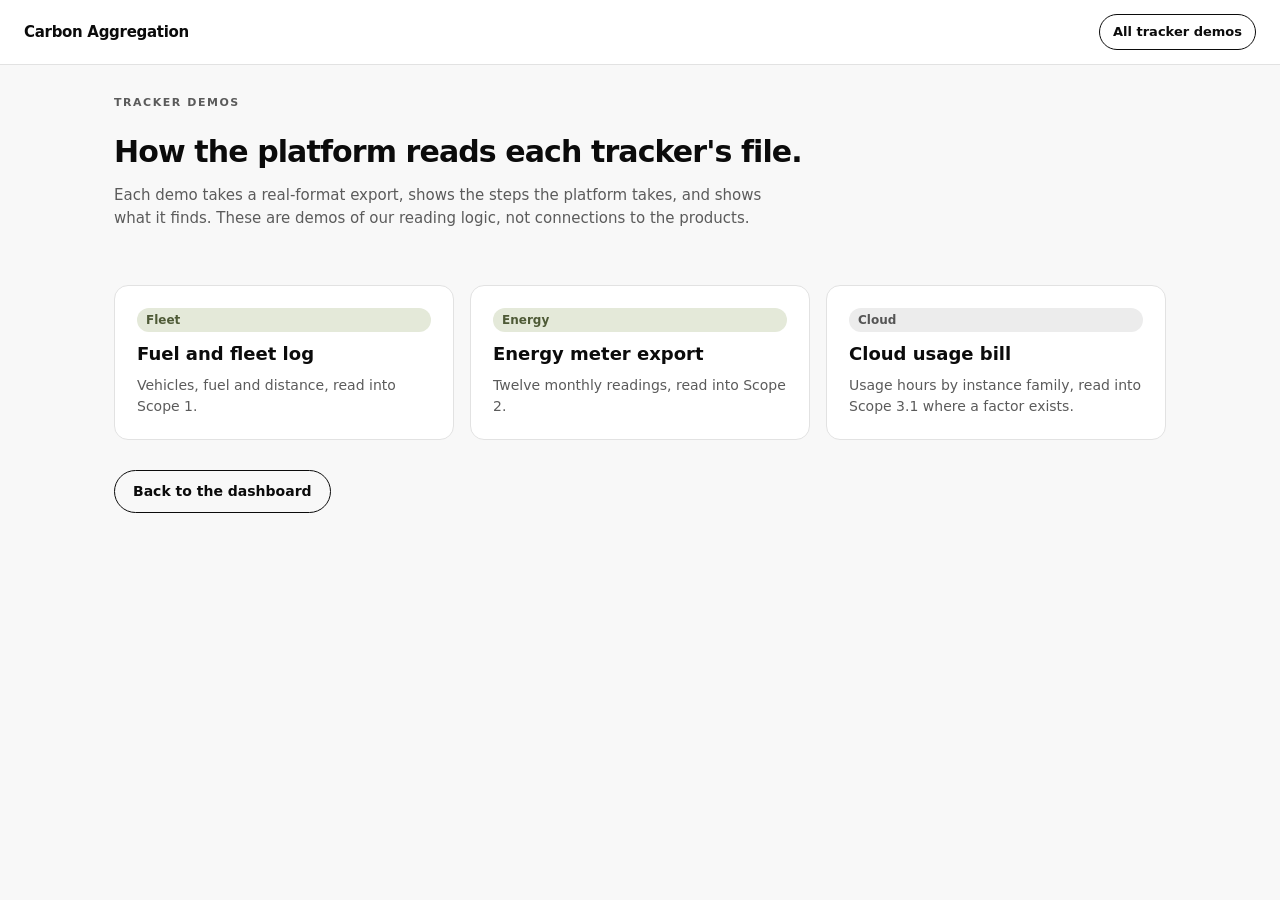
==== frontend/tracker-demo/index.html @ 3ac0c2ae "Tracker demos: fleet log, energy meter and cloud usage reading pages - Three demo pages and an index" ====
<!doctype html>
<html lang="en"><head><meta charset="utf-8"><meta name="viewport" content="width=device-width, initial-scale=1">
<title>Tracker demos · Tracker demo · Carbon Aggregation</title>
<link rel="stylesheet" href="../assets/dashboard.css"></head>
<body>
<header class="topbar"><div class="top-left"><a class="logo" href="../index.html">Carbon Aggregation</a></div>
<div class="top-right"><a class="btn btn-ghost btn-small" href="index.html">All tracker demos</a></div></header>
<div class="main" style="max-width:1100px;margin:0 auto;padding:30px 24px 70px">

<section class="block demo-hero">
  <p class="kicker">Tracker demos</p>
  <h1>How the platform reads each tracker's file.</h1>
  <p>Each demo takes a real-format export, shows the steps the platform takes, and shows what it finds. These are demos of our reading logic, not connections to the products.</p>
</section>
<section class="block">
  <div class="tracker-grid">
    <a class="tracker-card" href="fuelio.html"><span class="tag measured">Fleet</span><h3>Fuel and fleet log</h3><p>Vehicles, fuel and distance, read into Scope 1.</p></a>
    <a class="tracker-card" href="energy-meter.html"><span class="tag measured">Energy</span><h3>Energy meter export</h3><p>Twelve monthly readings, read into Scope 2.</p></a>
    <a class="tracker-card" href="aws.html"><span class="tag illustrative">Cloud</span><h3>Cloud usage bill</h3><p>Usage hours by instance family, read into Scope 3.1 where a factor exists.</p></a>
  </div>
</section>

<section class="block"><a class="btn btn-ghost" href="../dashboard.html#small_scale">Back to the dashboard</a></section>
</div></body></html>
---- frontend/assets/dashboard.css ----
/* Dashboard, styled from the Synex reference: dark sidebar, light content area, quiet cards.
   Data states: measured = moss, estimated = ochre, illustrative = grey, alerts = pink. */
:root {
  --ink: #0b0b0b;
  --ink-2: #181818;
  --ink-3: #262626;
  --paper: #f8f8f8;
  --white: #ffffff;
  --grey-1: #e8e8e8;
  --grey-2: #c8c8c8;
  --grey-3: #888888;
  --muted: #5b5b5b;
  --stone: #7e665a;
  --moss: #4e5a36;
  --ochre: #a86f32;
  --alert: #ea427e;
  --cream: #eaeac6;
  --line: #e2e2e2;
  --radius: 14px;
}

* { box-sizing: border-box; }
body { margin: 0; font: 15px/1.5 "Inter", ui-sans-serif, system-ui, -apple-system, "Segoe UI", sans-serif; color: var(--ink); background: var(--paper); }
h1, h2, h3, p { margin: 0; }
h1 { font-size: 30px; letter-spacing: -0.03em; font-weight: 700; }
h2 { font-size: 26px; letter-spacing: -0.025em; font-weight: 700; margin-bottom: 18px; }
h3 { font-size: 18px; font-weight: 700; }
a { color: inherit; }
.muted { color: var(--muted); }
.small { font-size: 13px; }
.kicker { font-size: 11px; font-weight: 700; letter-spacing: 0.14em; text-transform: uppercase; color: var(--stone); margin-bottom: 8px; }

/* Top bar */
.topbar { display: flex; align-items: center; justify-content: space-between; gap: 20px; padding: 14px 24px; background: var(--white); border-bottom: 1px solid var(--line); position: sticky; top: 0; z-index: 20; }
.logo { font-weight: 700; text-decoration: none; letter-spacing: -0.02em; }
.scale-toggle { display: inline-flex; gap: 4px; padding: 4px; background: var(--paper); border: 1px solid var(--line); border-radius: 999px; flex-wrap: wrap; }
.scale-toggle button { border: 0; background: transparent; padding: 8px 14px; border-radius: 999px; font: inherit; font-size: 14px; font-weight: 600; color: var(--muted); cursor: pointer; }
.scale-toggle button[aria-selected="true"] { background: var(--ink); color: var(--paper); }
.pill { font-size: 12px; padding: 5px 11px; border-radius: 999px; background: var(--paper); border: 1px solid var(--line); color: var(--muted); }
.btn { display: inline-flex; align-items: center; gap: 6px; padding: 10px 18px; border-radius: 999px; background: var(--ink); color: var(--paper); border: 1px solid var(--ink); text-decoration: none; font-weight: 600; font-size: 14px; cursor: pointer; font-family: inherit; }
.btn-ghost { background: transparent; color: var(--ink); }
.btn-ghost:hover { background: var(--ink); color: var(--paper); }
.btn-small { padding: 7px 13px; font-size: 13px; }

/* Layout */
.layout { display: grid; grid-template-columns: 260px 1fr; min-height: calc(100vh - 66px); }
.sidebar { background: var(--ink-2); color: var(--grey-1); padding: 24px 18px; display: flex; flex-direction: column; gap: 26px; }
.side-title { font-size: 11px; font-weight: 700; letter-spacing: 0.12em; text-transform: uppercase; color: var(--grey-3); margin-bottom: 10px; }
.tracker-list, .source-list { list-style: none; margin: 0; padding: 0; display: grid; gap: 8px; }
.tracker-list li, .source-list li { display: flex; align-items: center; gap: 10px; font-size: 14px; }
.tracker-list .ok { color: var(--cream); }
.dot { width: 9px; height: 9px; border-radius: 50%; flex: none; }
.dot.measured { background: var(--moss); }
.dot.estimated { background: var(--ochre); }
.dot.illustrative { background: var(--grey-3); }
.side-link { display: inline-block; margin-top: 12px; color: var(--grey-2); font-size: 13px; text-decoration: none; }
.side-link:hover { color: var(--paper); }
.stats { margin: 0; display: grid; gap: 10px; }
.stats div { display: flex; justify-content: space-between; font-size: 14px; }
.stats dt { color: var(--grey-3); }
.stats dd { margin: 0; font-weight: 600; color: var(--paper); font-variant-numeric: tabular-nums; }

.main { padding: 28px 32px 60px; display: grid; gap: 30px; align-content: start; }
.block { background: transparent; }
.block-head { display: flex; justify-content: space-between; align-items: flex-start; gap: 20px; margin-bottom: 20px; }
.block-head .muted { margin-top: 6px; max-width: 70ch; }

/* Summary cards */
.cards { display: grid; grid-template-columns: repeat(3, 1fr); gap: 16px; }
.card { background: var(--white); border: 1px solid var(--line); border-radius: var(--radius); padding: 22px; position: relative; }
.card .label { font-size: 12px; color: var(--muted); text-transform: uppercase; letter-spacing: 0.08em; }
.card .value { font-size: 36px; font-weight: 700; letter-spacing: -0.03em; margin-top: 6px; font-variant-numeric: tabular-nums; }
.card .sub { font-size: 13px; color: var(--muted); margin-top: 4px; }
.card.dark { background: var(--ink); color: var(--paper); border-color: var(--ink); }
.card.dark .label, .card.dark .sub { color: var(--grey-2); }
.card[data-tip] { cursor: help; }
.card[data-tip]:hover .tip { opacity: 1; transform: none; }
.tip { position: absolute; left: 12px; right: 12px; top: calc(100% + 8px); background: var(--ink); color: var(--paper); padding: 12px 14px; border-radius: 10px; font-size: 13px; opacity: 0; transform: translateY(-4px); transition: opacity 0.2s, transform 0.2s; pointer-events: none; z-index: 5; }
.explain { margin-top: 16px; font-size: 14px; color: var(--muted); max-width: 90ch; }

/* Range bar */
.range { position: relative; height: 10px; border-radius: 999px; background: var(--grey-1); margin-top: 16px; }
.range .band { position: absolute; top: 0; bottom: 0; border-radius: 999px; background: var(--grey-2); }
.range .mid { position: absolute; top: -4px; bottom: -4px; width: 3px; background: var(--ink); border-radius: 2px; }

/* Tabs and scope panel */
.tabs { display: flex; gap: 6px; flex-wrap: wrap; border-bottom: 1px solid var(--line); margin-bottom: 16px; }
.tabs button { border: 0; background: transparent; padding: 12px 16px; font: inherit; font-weight: 600; color: var(--muted); cursor: pointer; border-bottom: 2px solid transparent; margin-bottom: -1px; }
.tabs button[aria-selected="true"] { color: var(--ink); border-bottom-color: var(--ink); }
.panel { background: var(--white); border: 1px solid var(--line); border-radius: var(--radius); padding: 24px; }
.panel-head { display: flex; justify-content: space-between; align-items: baseline; gap: 16px; flex-wrap: wrap; }
.panel-head .value { font-size: 28px; font-weight: 700; letter-spacing: -0.02em; font-variant-numeric: tabular-nums; }
.driver { display: grid; grid-template-columns: minmax(0, 1fr) 90px; gap: 6px 14px; padding: 12px 0; border-bottom: 1px solid var(--line); font-size: 14px; }
.driver:last-child { border-bottom: 0; }
.driver .bar { grid-column: 1 / -1; height: 6px; background: var(--paper); border-radius: 999px; overflow: hidden; }
.driver .bar i { display: block; height: 100%; background: var(--ink); border-radius: 999px; }
.driver .num { text-align: right; font-variant-numeric: tabular-nums; color: var(--muted); }
.formula { margin-top: 16px; font-family: ui-monospace, Menlo, Consolas, monospace; font-size: 13px; background: var(--paper); padding: 12px 14px; border-radius: 10px; color: var(--ink); overflow-x: auto; }
.tag { display: inline-block; font-size: 12px; font-weight: 700; padding: 3px 9px; border-radius: 999px; }
.tag.measured { background: #e4e9d9; color: var(--moss); }
.tag.estimated { background: #f3e7d6; color: var(--ochre); }
.tag.illustrative { background: #ececec; color: #555; }
.tag.none { background: #fbe4ec; color: #b0245a; }
.note-list { margin: 14px 0 0; padding-left: 18px; color: var(--muted); font-size: 14px; }
.note-list li { margin-bottom: 4px; }

/* Actions */
.action-cards { display: grid; grid-template-columns: repeat(auto-fill, minmax(230px, 1fr)); gap: 14px; }
.action { background: var(--white); border: 1px solid var(--line); border-radius: var(--radius); padding: 20px; display: flex; flex-direction: column; gap: 10px; }
.action .rank { font-size: 12px; font-weight: 700; color: var(--stone); letter-spacing: 0.08em; }
.action h3 { font-size: 16px; }
.action p { color: var(--muted); font-size: 13px; }
.action dl { margin: 6px 0 0; display: grid; gap: 6px; font-size: 13px; }
.action dl div { display: flex; justify-content: space-between; }
.action dt { color: var(--muted); }
.action dd { margin: 0; font-weight: 600; font-variant-numeric: tabular-nums; }
.action .btn { margin-top: auto; justify-content: center; }
.action .flag { font-size: 12px; color: var(--muted); }

/* Scenario */
.scenario { margin-top: 26px; background: var(--white); border: 1px solid var(--line); border-radius: var(--radius); padding: 24px; }
.scenario-head h3 { margin-top: 2px; }
.scenario-body { margin-top: 16px; display: grid; gap: 12px; }
.scenario-body select { font: inherit; padding: 10px 12px; border-radius: 10px; border: 1px solid var(--grey-2); background: var(--white); max-width: 420px; }
.checks { display: grid; gap: 8px; }
.checks label { display: flex; gap: 10px; align-items: center; font-size: 14px; }
.scenario-out { display: grid; grid-template-columns: repeat(4, 1fr); gap: 12px; margin-top: 4px; }
.scenario-out div { background: var(--paper); border-radius: 12px; padding: 14px; }
.scenario-out span { display: block; font-size: 12px; color: var(--muted); text-transform: uppercase; letter-spacing: 0.06em; }
.scenario-out strong { font-size: 20px; font-variant-numeric: tabular-nums; }
.warn { font-size: 13px; color: #b0245a; background: #fbe4ec; padding: 10px 12px; border-radius: 10px; }

/* Traceability */
.trace-grid { display: grid; grid-template-columns: repeat(3, 1fr); gap: 14px; }
.trace { background: var(--white); border: 1px solid var(--line); border-radius: var(--radius); padding: 20px; }
.trace h3 { font-size: 15px; margin: 8px 0 8px; }
.trace ul { margin: 0; padding-left: 18px; color: var(--muted); font-size: 13px; }
.trace li { margin-bottom: 6px; }
.download-row { display: flex; gap: 10px; flex-wrap: wrap; margin-top: 16px; }

/* Impact dialog */
dialog { border: 0; border-radius: 18px; padding: 0; width: min(560px, calc(100% - 32px)); box-shadow: 0 30px 80px rgba(0, 0, 0, 0.25); }
dialog::backdrop { background: rgba(11, 11, 11, 0.45); }
.dialog-inner { padding: 26px; display: grid; gap: 14px; }
.dialog-inner .kv { display: grid; grid-template-columns: 1fr 1fr; gap: 12px; }
.dialog-inner .kv div { background: var(--paper); border-radius: 12px; padding: 14px; }
.dialog-inner .kv span { display: block; font-size: 12px; color: var(--muted); text-transform: uppercase; letter-spacing: 0.06em; }
.dialog-inner .kv strong { font-size: 18px; font-variant-numeric: tabular-nums; }
dialog form { padding: 0 26px 22px; }

@media (max-width: 960px) {
  .layout { grid-template-columns: 1fr; }
  .sidebar { order: 2; }
  .cards, .trace-grid, .scenario-out { grid-template-columns: 1fr; }
  .topbar { flex-wrap: wrap; }
}

/* Tracker demos */
.demo-hero { display: grid; gap: 10px; margin-bottom: 26px; }
.demo-hero p { color: var(--muted); max-width: 70ch; }
.code { background: var(--ink); color: #e9e9e9; border-radius: 12px; padding: 16px 18px; font: 13px/1.6 ui-monospace, Menlo, Consolas, monospace; overflow-x: auto; margin: 0; }
.steps-row { display: grid; grid-template-columns: repeat(4, 1fr); gap: 12px; margin: 22px 0; }
.step { background: var(--white); border: 1px solid var(--line); border-radius: var(--radius); padding: 16px; }
.step .n { font-size: 12px; color: var(--stone); font-weight: 700; letter-spacing: 0.08em; }
.step h3 { font-size: 15px; margin: 6px 0; }
.step p { font-size: 13px; color: var(--muted); }
.result-grid { display: grid; grid-template-columns: repeat(4, 1fr); gap: 12px; }
.result-grid .card .value { font-size: 26px; }
.gap-note { margin-top: 18px; background: var(--cream); border-radius: 12px; padding: 14px 16px; font-size: 14px; color: var(--ink); }
.tracker-grid { display: grid; grid-template-columns: repeat(3, 1fr); gap: 16px; }
.tracker-card { background: var(--white); border: 1px solid var(--line); border-radius: var(--radius); padding: 22px; text-decoration: none; display: grid; gap: 8px; }
.tracker-card p { color: var(--muted); font-size: 14px; }
.disclaimer { font-size: 13px; color: var(--muted); border-left: 3px solid var(--stone); padding: 6px 12px; }
@media (max-width: 900px) { .steps-row, .result-grid, .tracker-grid { grid-template-columns: 1fr; } }
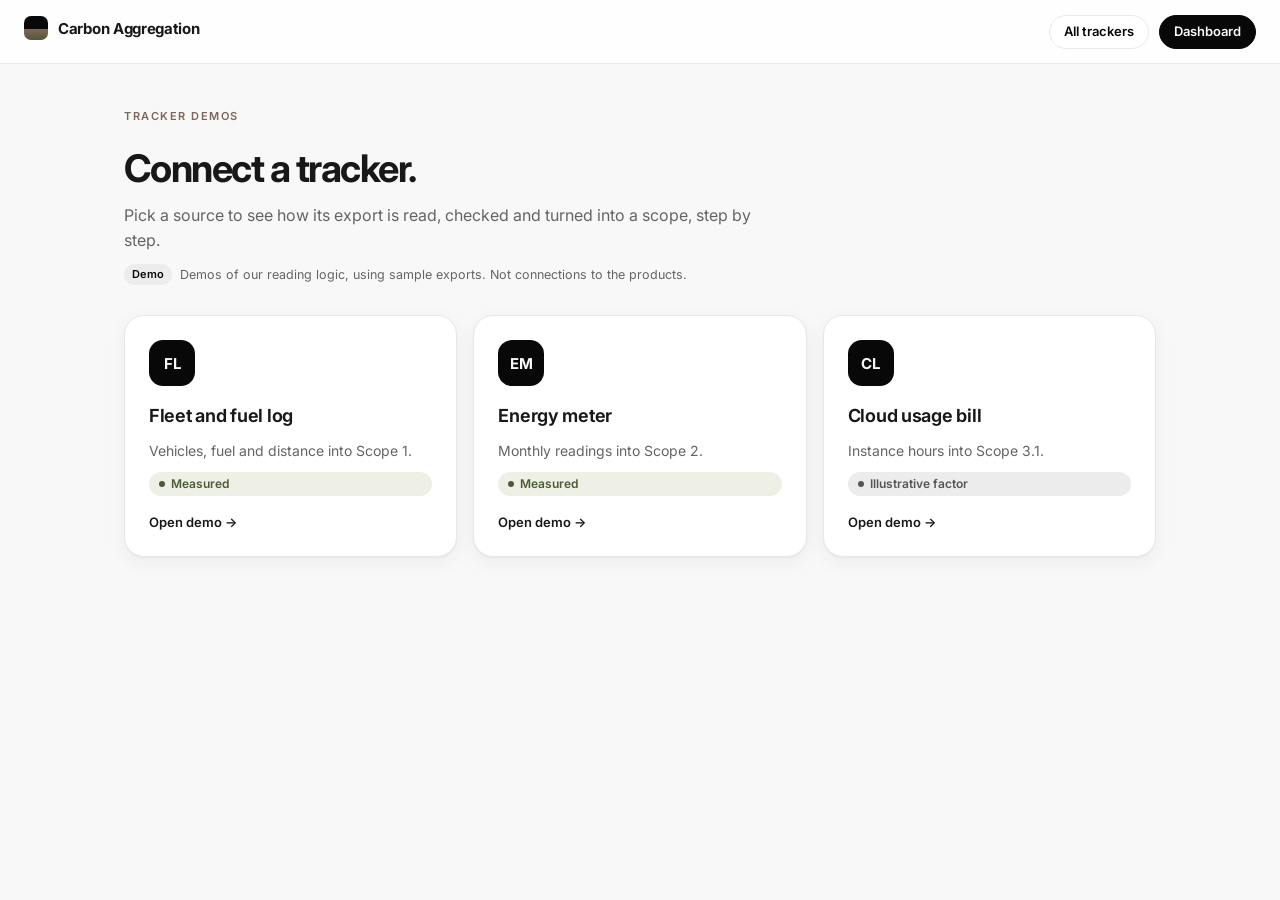
==== commit cad56342: "Dashboard and tracker demos: product redesign in the landing page's design system - New shared app.c" ====
--- a/frontend/tracker-demo/index.html
+++ b/frontend/tracker-demo/index.html
@@ -1,24 +1,27 @@
 <!doctype html>
 <html lang="en"><head><meta charset="utf-8"><meta name="viewport" content="width=device-width, initial-scale=1">
-<title>Tracker demos · Tracker demo · Carbon Aggregation</title>
-<link rel="stylesheet" href="../assets/dashboard.css"></head>
+<title>Tracker demos · Carbon Aggregation</title>
+<link rel="preconnect" href="https://fonts.googleapis.com"><link rel="preconnect" href="https://fonts.gstatic.com" crossorigin>
+<link href="https://fonts.googleapis.com/css2?family=Inter:wght@400;500;600;650;700&family=JetBrains+Mono:wght@400;500&display=swap" rel="stylesheet">
+<link rel="stylesheet" href="../assets/app.css"></head>
 <body>
-<header class="topbar"><div class="top-left"><a class="logo" href="../index.html">Carbon Aggregation</a></div>
-<div class="top-right"><a class="btn btn-ghost btn-small" href="index.html">All tracker demos</a></div></header>
-<div class="main" style="max-width:1100px;margin:0 auto;padding:30px 24px 70px">
+<header class="topbar">
+  <div><a class="logo" href="../index.html">Carbon Aggregation</a></div>
+  <div></div>
+  <div class="top-right"><a class="btn btn-ghost btn-small" href="index.html">All trackers</a><a class="btn btn-small" href="../dashboard.html#small_scale">Dashboard</a></div>
+</header>
+<main class="flow-page">
 
-<section class="block demo-hero">
-  <p class="kicker">Tracker demos</p>
-  <h1>How the platform reads each tracker's file.</h1>
-  <p>Each demo takes a real-format export, shows the steps the platform takes, and shows what it finds. These are demos of our reading logic, not connections to the products.</p>
-</section>
-<section class="block">
-  <div class="tracker-grid">
-    <a class="tracker-card" href="fuelio.html"><span class="tag measured">Fleet</span><h3>Fuel and fleet log</h3><p>Vehicles, fuel and distance, read into Scope 1.</p></a>
-    <a class="tracker-card" href="energy-meter.html"><span class="tag measured">Energy</span><h3>Energy meter export</h3><p>Twelve monthly readings, read into Scope 2.</p></a>
-    <a class="tracker-card" href="aws.html"><span class="tag illustrative">Cloud</span><h3>Cloud usage bill</h3><p>Usage hours by instance family, read into Scope 3.1 where a factor exists.</p></a>
-  </div>
-</section>
+<div class="flow-head">
+  <span class="kicker">Tracker demos</span>
+  <h1>Connect a tracker.</h1>
+  <p>Pick a source to see how its export is read, checked and turned into a scope, step by step.</p>
+  <span class="disclaimer">Demos of our reading logic, using sample exports. Not connections to the products.</span>
+</div>
+<div class="tracker-grid">
+  <a class="tracker-card" href="fuelio.html"><div class="ico">FL</div><h3>Fleet and fuel log</h3><p>Vehicles, fuel and distance into Scope 1.</p><span class="tag measured">Measured</span><span class="go">Open demo →</span></a>
+  <a class="tracker-card" href="energy-meter.html"><div class="ico">EM</div><h3>Energy meter</h3><p>Monthly readings into Scope 2.</p><span class="tag measured">Measured</span><span class="go">Open demo →</span></a>
+  <a class="tracker-card" href="aws.html"><div class="ico">CL</div><h3>Cloud usage bill</h3><p>Instance hours into Scope 3.1.</p><span class="tag illustrative">Illustrative factor</span><span class="go">Open demo →</span></a>
+</div>
 
-<section class="block"><a class="btn btn-ghost" href="../dashboard.html#small_scale">Back to the dashboard</a></section>
-</div></body></html>
+</main></body></html>
--- a/frontend/assets/app.css
+++ b/frontend/assets/app.css
@@ -0,0 +1,275 @@
+/* Product UI (dashboard and tracker demos). Same tokens as the landing page (home.css). */
+:root {
+  --ink: #080808;
+  --ink-2: #141414;
+  --ink-3: #222222;
+  --paper: #f8f8f8;
+  --white: #ffffff;
+  --g1: #ececec;
+  --g2: #c8c8c8;
+  --g3: #888888;
+  --text: #181818;
+  --muted: #646464;
+  --line: #e8e8e8;
+  --stone: #7e665a;
+  --moss: #4e5a36;
+  --ochre: #a86f32;
+  --cream: #eaeac6;
+  --alert: #ea427e;
+  --r-lg: 20px;
+  --r-md: 14px;
+  --r-sm: 10px;
+  --shadow-1: 0 1px 2px rgba(8, 8, 8, 0.04), 0 6px 20px rgba(8, 8, 8, 0.05);
+  --shadow-2: 0 2px 4px rgba(8, 8, 8, 0.05), 0 24px 56px rgba(8, 8, 8, 0.14);
+  --ease: cubic-bezier(0.22, 0.61, 0.36, 1);
+}
+
+* { box-sizing: border-box; }
+html { -webkit-font-smoothing: antialiased; }
+body { margin: 0; background: var(--paper); color: var(--text); font: 15px/1.55 Inter, ui-sans-serif, system-ui, -apple-system, "Segoe UI", sans-serif; }
+h1, h2, h3, h4, p, ul, dl { margin: 0; }
+a { color: inherit; }
+button, select { font: inherit; }
+.muted { color: var(--muted); }
+.small { font-size: 13px; }
+.kicker { display: inline-flex; align-items: center; gap: 8px; font-size: 11px; font-weight: 600; letter-spacing: 0.14em; text-transform: uppercase; color: var(--stone); margin-bottom: 10px; }
+h1 { font-size: 30px; line-height: 1.15; letter-spacing: -0.035em; font-weight: 700; }
+h2 { font-size: 24px; line-height: 1.2; letter-spacing: -0.03em; font-weight: 700; margin-bottom: 20px; }
+h3 { font-size: 16px; letter-spacing: -0.015em; font-weight: 650; }
+
+/* Buttons and pills */
+.btn { display: inline-flex; align-items: center; justify-content: center; gap: 8px; height: 40px; padding: 0 18px; border-radius: 999px; background: var(--ink); color: var(--paper); border: 1px solid var(--ink); text-decoration: none; font-weight: 600; font-size: 14px; cursor: pointer; transition: transform 0.2s var(--ease), box-shadow 0.2s, background 0.2s, color 0.2s, border-color 0.2s; }
+.btn:hover { transform: translateY(-1px); box-shadow: 0 8px 20px rgba(8, 8, 8, 0.16); }
+.btn-ghost { background: var(--white); color: var(--ink); border-color: var(--line); }
+.btn-ghost:hover { border-color: var(--ink); box-shadow: none; }
+.btn-small { height: 34px; padding: 0 14px; font-size: 13px; }
+.btn:focus-visible, button:focus-visible, a:focus-visible, input:focus-visible { outline: 2px solid var(--stone); outline-offset: 2px; }
+.pill { display: inline-flex; align-items: center; gap: 7px; height: 30px; padding: 0 12px; border-radius: 999px; background: var(--white); border: 1px solid var(--line); color: var(--muted); font-size: 12px; font-weight: 500; }
+.pill::before { content: ""; width: 7px; height: 7px; border-radius: 50%; background: var(--moss); box-shadow: 0 0 0 3px rgba(78, 90, 54, 0.15); }
+
+.tag { display: inline-flex; align-items: center; gap: 6px; height: 24px; padding: 0 10px; border-radius: 999px; font-size: 12px; font-weight: 600; white-space: nowrap; }
+.tag::before { content: ""; width: 6px; height: 6px; border-radius: 50%; background: currentColor; }
+.tag.measured { background: #eef0e6; color: var(--moss); }
+.tag.estimated { background: #f6ede2; color: var(--ochre); }
+.tag.illustrative { background: var(--g1); color: #555; }
+.tag.none { background: #fde8ef; color: #b21e57; }
+
+/* Top bar */
+.topbar { position: sticky; top: 0; z-index: 30; display: grid; grid-template-columns: 1fr auto 1fr; align-items: center; gap: 20px; height: 64px; padding: 0 24px; background: rgba(255, 255, 255, 0.86); backdrop-filter: saturate(180%) blur(14px); -webkit-backdrop-filter: saturate(180%) blur(14px); border-bottom: 1px solid var(--line); }
+.top-right { justify-self: end; display: flex; gap: 10px; align-items: center; }
+.logo { display: inline-flex; align-items: center; gap: 10px; font-weight: 700; letter-spacing: -0.02em; text-decoration: none; }
+.logo::before { content: ""; width: 24px; height: 24px; border-radius: 7px; background: linear-gradient(180deg, var(--ink) 55%, var(--stone) 55%, var(--moss)); }
+.scale-toggle { display: inline-flex; gap: 2px; padding: 4px; background: var(--g1); border-radius: 999px; }
+.scale-toggle button { height: 32px; border: 0; background: transparent; padding: 0 14px; border-radius: 999px; font-size: 13px; font-weight: 600; color: var(--muted); cursor: pointer; transition: background 0.25s, color 0.25s, box-shadow 0.25s; white-space: nowrap; }
+.scale-toggle button:hover { color: var(--ink); }
+.scale-toggle button[aria-selected="true"] { background: var(--white); color: var(--ink); box-shadow: var(--shadow-1); }
+.scale-toggle button[data-path] { margin-left: 6px; position: relative; }
+.scale-toggle button[data-path]::before { content: ""; position: absolute; left: -5px; top: 8px; bottom: 8px; width: 1px; background: var(--g2); }
+.scale-toggle button[data-path][aria-selected="true"] { background: var(--ink); color: var(--paper); }
+
+/* Layout */
+.layout { display: grid; grid-template-columns: 272px minmax(0, 1fr); min-height: calc(100vh - 64px); }
+.sidebar { position: sticky; top: 64px; height: calc(100vh - 64px); overflow-y: auto; background: var(--ink-2); color: #e6e6e6; padding: 26px 18px; display: flex; flex-direction: column; gap: 28px; }
+.side-title { font-size: 11px; font-weight: 600; letter-spacing: 0.14em; text-transform: uppercase; color: #8a8a8a; margin-bottom: 12px; padding: 0 8px; }
+.tracker-list, .source-list { list-style: none; padding: 0; display: grid; gap: 2px; }
+.tracker-list li, .source-list li { display: flex; align-items: center; gap: 10px; padding: 9px 10px; border-radius: 10px; font-size: 13.5px; color: #e6e6e6; transition: background 0.2s; }
+.tracker-list li:hover { background: var(--ink-3); }
+.tracker-list li::after { content: "Synced"; margin-left: auto; font-size: 11px; color: #8a8a8a; }
+.dot { width: 8px; height: 8px; border-radius: 50%; flex: none; }
+.dot.measured { background: #8fa067; box-shadow: 0 0 0 3px rgba(143, 160, 103, 0.18); }
+.dot.estimated { background: #d39a5a; }
+.dot.illustrative { background: #9a9a9a; }
+.side-link { display: flex; align-items: center; justify-content: center; margin: 10px 8px 0; height: 36px; border-radius: 10px; border: 1px dashed #3a3a3a; color: #bdbdbd; font-size: 13px; text-decoration: none; transition: border-color 0.2s, color 0.2s; }
+.side-link:hover { border-color: #888; color: var(--paper); }
+.stats { display: grid; gap: 2px; padding: 0; }
+.stats div { display: flex; justify-content: space-between; padding: 8px 10px; border-radius: 10px; font-size: 13.5px; }
+.stats div:first-child { background: var(--ink-3); }
+.stats dt { color: #8a8a8a; }
+.stats dd { margin: 0; font-weight: 600; color: var(--paper); font-variant-numeric: tabular-nums; }
+
+.main { padding: 36px 40px 80px; display: grid; gap: 44px; align-content: start; max-width: 1240px; width: 100%; }
+.block-head { display: flex; justify-content: space-between; align-items: flex-end; gap: 24px; margin-bottom: 22px; }
+.block-head .muted { margin-top: 8px; max-width: 70ch; }
+
+/* Summary cards */
+.cards { display: grid; grid-template-columns: 1.4fr 1fr 1fr; gap: 16px; }
+.card { position: relative; background: var(--white); border: 1px solid var(--line); border-radius: var(--r-lg); padding: 24px; box-shadow: var(--shadow-1); transition: box-shadow 0.3s, transform 0.3s var(--ease); }
+.card .label { font-size: 12px; font-weight: 500; color: var(--muted); }
+.card .value { font-size: 40px; font-weight: 700; letter-spacing: -0.045em; line-height: 1.1; margin-top: 10px; font-variant-numeric: tabular-nums; }
+.card .sub { font-size: 13px; color: var(--muted); margin-top: 6px; }
+.card.dark { background: var(--ink); color: var(--paper); border-color: var(--ink); overflow: hidden; isolation: isolate; }
+.card.dark::before { content: ""; position: absolute; inset: 0; z-index: -1; background: radial-gradient(70% 90% at 100% 0%, rgba(126, 102, 90, 0.5), transparent 60%), radial-gradient(60% 80% at 0% 100%, rgba(78, 90, 54, 0.45), transparent 60%); }
+.card.dark .label, .card.dark .sub { color: #bdbdbd; }
+.card[data-tip] { cursor: help; }
+.card[data-tip]:hover { box-shadow: var(--shadow-2); }
+.tip { position: absolute; left: 16px; right: 16px; top: calc(100% + 10px); background: var(--ink); color: var(--paper); padding: 14px 16px; border-radius: 12px; font-size: 13px; line-height: 1.6; opacity: 0; transform: translateY(-4px); transition: opacity 0.2s, transform 0.2s var(--ease); pointer-events: none; z-index: 10; box-shadow: var(--shadow-2); }
+.card[data-tip]:hover .tip { opacity: 1; transform: none; }
+.range { position: relative; height: 8px; border-radius: 999px; background: rgba(255, 255, 255, 0.12); margin-top: 22px; }
+.range .band { position: absolute; top: 0; bottom: 0; border-radius: 999px; background: linear-gradient(90deg, var(--stone), #a89a6a); }
+.range .mid { position: absolute; top: -5px; bottom: -5px; width: 3px; margin-left: -1px; background: var(--paper); border-radius: 2px; }
+.explain { margin-top: 16px; font-size: 13.5px; color: var(--muted); max-width: 90ch; display: flex; gap: 10px; align-items: flex-start; }
+.explain::before { content: "i"; flex: none; width: 18px; height: 18px; border-radius: 50%; border: 1px solid var(--g2); display: grid; place-items: center; font-size: 11px; font-weight: 700; color: var(--muted); margin-top: 1px; }
+
+/* Scope tabs and panel */
+.tabs { display: inline-flex; gap: 2px; padding: 4px; background: var(--g1); border-radius: 999px; margin-bottom: 16px; }
+.tabs button { height: 34px; border: 0; background: transparent; padding: 0 16px; border-radius: 999px; font-size: 13px; font-weight: 600; color: var(--muted); cursor: pointer; transition: background 0.25s, color 0.25s, box-shadow 0.25s; }
+.tabs button[aria-selected="true"] { background: var(--white); color: var(--ink); box-shadow: var(--shadow-1); }
+.panel { background: var(--white); border: 1px solid var(--line); border-radius: var(--r-lg); padding: 28px; box-shadow: var(--shadow-1); animation: rise 0.45s var(--ease); }
+@keyframes rise { from { opacity: 0; transform: translateY(8px); } to { opacity: 1; transform: none; } }
+.panel-head { display: flex; justify-content: space-between; align-items: flex-end; gap: 16px; flex-wrap: wrap; padding-bottom: 20px; border-bottom: 1px solid var(--line); }
+.panel-head .value { font-size: 34px; font-weight: 700; letter-spacing: -0.04em; font-variant-numeric: tabular-nums; }
+.panel-head > div:last-child { display: flex; align-items: center; gap: 10px; flex-wrap: wrap; }
+.driver { display: grid; grid-template-columns: minmax(0, 1fr) auto; gap: 8px 16px; padding: 14px 0; border-bottom: 1px solid var(--line); font-size: 14px; align-items: center; }
+.driver:last-child { border-bottom: 0; }
+.driver .bar { grid-column: 1 / -1; height: 6px; background: var(--g1); border-radius: 999px; overflow: hidden; }
+.driver .bar i { display: block; height: 100%; border-radius: 999px; background: linear-gradient(90deg, var(--ink), var(--stone)); animation: grow 0.9s var(--ease); transform-origin: left; }
+@keyframes grow { from { transform: scaleX(0); } to { transform: scaleX(1); } }
+.driver .num { font-variant-numeric: tabular-nums; font-weight: 600; }
+.formula { margin-top: 20px; display: flex; gap: 12px; align-items: center; font: 13px/1.5 "JetBrains Mono", ui-monospace, Menlo, Consolas, monospace; background: var(--paper); border: 1px solid var(--line); padding: 14px 16px; border-radius: var(--r-md); color: var(--text); overflow-x: auto; }
+.formula::before { content: "ƒ"; flex: none; width: 26px; height: 26px; border-radius: 8px; background: var(--ink); color: var(--paper); display: grid; place-items: center; font-family: Georgia, serif; font-style: italic; }
+.note-list { list-style: none; padding: 0; margin-top: 14px; display: grid; gap: 8px; }
+.note-list li { font-size: 13.5px; color: var(--muted); padding: 10px 14px; background: var(--paper); border-radius: var(--r-sm); }
+
+/* Actions */
+.action-cards { display: grid; grid-template-columns: repeat(auto-fill, minmax(240px, 1fr)); gap: 16px; }
+.action { position: relative; background: var(--white); border: 1px solid var(--line); border-radius: var(--r-lg); padding: 22px; display: flex; flex-direction: column; gap: 10px; box-shadow: var(--shadow-1); transition: transform 0.3s var(--ease), box-shadow 0.3s; }
+.action:hover { transform: translateY(-3px); box-shadow: var(--shadow-2); }
+.action:first-child { border-color: var(--ink); }
+.action:first-child::after { content: "Best value"; position: absolute; top: 18px; right: 18px; font-size: 11px; font-weight: 600; padding: 3px 9px; border-radius: 999px; background: var(--ink); color: var(--paper); }
+.action .rank { font-size: 11px; font-weight: 600; color: var(--stone); letter-spacing: 0.1em; text-transform: uppercase; }
+.action h3 { font-size: 17px; padding-right: 70px; }
+.action p { color: var(--muted); font-size: 13px; }
+.action dl { display: grid; grid-template-columns: 1fr 1fr; gap: 10px; margin: 6px 0 4px; padding-top: 14px; border-top: 1px solid var(--line); }
+.action dl div { display: grid; gap: 2px; }
+.action dt { color: var(--muted); font-size: 11.5px; }
+.action dd { margin: 0; font-weight: 650; font-size: 14px; font-variant-numeric: tabular-nums; }
+.action .btn { margin-top: auto; width: 100%; }
+
+/* Scenario */
+.scenario { margin-top: 24px; background: var(--white); border: 1px solid var(--line); border-radius: var(--r-lg); padding: 28px; box-shadow: var(--shadow-1); display: grid; gap: 4px; }
+.scenario-head h3 { font-size: 20px; letter-spacing: -0.025em; }
+.scenario-body { margin-top: 14px; display: grid; gap: 16px; }
+.checks { display: grid; grid-template-columns: repeat(auto-fill, minmax(260px, 1fr)); gap: 10px; }
+.checks label { position: relative; display: flex; gap: 12px; align-items: center; padding: 14px 16px; border: 1px solid var(--line); border-radius: var(--r-md); font-size: 14px; cursor: pointer; background: var(--white); transition: border-color 0.2s, background 0.2s, box-shadow 0.2s; }
+.checks label:hover { border-color: var(--g2); }
+.checks input { appearance: none; -webkit-appearance: none; flex: none; width: 20px; height: 20px; border-radius: 6px; border: 1.5px solid var(--g2); margin: 0; display: grid; place-items: center; transition: background 0.2s, border-color 0.2s; cursor: pointer; }
+.checks input::after { content: ""; width: 10px; height: 6px; border-left: 2px solid var(--paper); border-bottom: 2px solid var(--paper); transform: rotate(-45deg) translate(1px, -1px) scale(0); transition: transform 0.2s var(--ease); }
+.checks input:checked { background: var(--ink); border-color: var(--ink); }
+.checks input:checked::after { transform: rotate(-45deg) translate(1px, -1px) scale(1); }
+.checks label:has(input:checked) { border-color: var(--ink); background: var(--paper); }
+.checks label .muted { margin-left: auto; font-variant-numeric: tabular-nums; font-size: 13px; }
+.scenario-out { display: grid; grid-template-columns: repeat(4, 1fr); gap: 12px; }
+.scenario-out div { background: var(--paper); border-radius: var(--r-md); padding: 16px 18px; border: 1px solid var(--line); }
+.scenario-out div:nth-child(2), .scenario-out div:nth-child(3) { background: var(--ink); color: var(--paper); border-color: var(--ink); }
+.scenario-out span { display: block; font-size: 11px; font-weight: 600; letter-spacing: 0.1em; text-transform: uppercase; color: var(--muted); }
+.scenario-out div:nth-child(2) span, .scenario-out div:nth-child(3) span { color: #a8a8a8; }
+.scenario-out strong { display: block; margin-top: 6px; font-size: 24px; letter-spacing: -0.03em; font-variant-numeric: tabular-nums; }
+.warn { font-size: 13px; color: #8a1a46; background: #fde8ef; padding: 12px 14px; border-radius: var(--r-sm); }
+
+/* Traceability */
+.trace-grid { display: grid; grid-template-columns: repeat(3, 1fr); gap: 16px; }
+.trace { background: var(--white); border: 1px solid var(--line); border-radius: var(--r-lg); padding: 22px; box-shadow: var(--shadow-1); }
+.trace h3 { margin: 12px 0 10px; }
+.trace ul { list-style: none; padding: 0; display: grid; gap: 8px; color: var(--muted); font-size: 13px; }
+.trace ul li { padding-left: 14px; position: relative; }
+.trace ul li::before { content: ""; position: absolute; left: 0; top: 8px; width: 5px; height: 5px; border-radius: 50%; background: var(--g2); }
+.download-row { display: flex; gap: 10px; flex-wrap: wrap; margin-top: 18px; }
+
+/* Dialog */
+dialog { border: 0; border-radius: 24px; padding: 0; width: min(560px, calc(100% - 32px)); box-shadow: 0 40px 100px rgba(0, 0, 0, 0.3); }
+dialog[open] { animation: pop 0.35s var(--ease); }
+@keyframes pop { from { opacity: 0; transform: translateY(12px) scale(0.98); } to { opacity: 1; transform: none; } }
+dialog::backdrop { background: rgba(8, 8, 8, 0.5); backdrop-filter: blur(4px); }
+.dialog-inner { padding: 30px 30px 10px; display: grid; gap: 16px; }
+.dialog-inner h3 { font-size: 22px; letter-spacing: -0.03em; }
+.dialog-inner .kv { display: grid; grid-template-columns: 1fr 1fr; gap: 10px; }
+.dialog-inner .kv div { background: var(--paper); border: 1px solid var(--line); border-radius: var(--r-md); padding: 14px 16px; }
+.dialog-inner .kv div:nth-child(2) { background: var(--ink); color: var(--paper); border-color: var(--ink); }
+.dialog-inner .kv span { display: block; font-size: 11px; font-weight: 600; color: var(--muted); text-transform: uppercase; letter-spacing: 0.1em; }
+.dialog-inner .kv div:nth-child(2) span { color: #a8a8a8; }
+.dialog-inner .kv strong { display: block; margin-top: 4px; font-size: 20px; letter-spacing: -0.02em; font-variant-numeric: tabular-nums; }
+dialog form { padding: 10px 30px 28px; display: flex; justify-content: flex-end; }
+
+/* ---------- Tracker demos ---------- */
+.flow-page { max-width: 1080px; margin: 0 auto; padding: 44px 24px 90px; }
+.flow-head { display: grid; gap: 12px; margin-bottom: 30px; }
+.flow-head h1 { font-size: 38px; letter-spacing: -0.04em; }
+.flow-head p { color: var(--muted); max-width: 64ch; font-size: 16px; }
+.stepper { display: flex; gap: 0; align-items: center; margin: 8px 0 34px; padding: 0; list-style: none; flex-wrap: wrap; row-gap: 10px; }
+.stepper li { display: flex; align-items: center; gap: 10px; font-size: 13px; font-weight: 600; color: var(--muted); }
+.stepper li .n { width: 26px; height: 26px; border-radius: 50%; border: 1px solid var(--g2); display: grid; place-items: center; font-size: 12px; background: var(--white); }
+.stepper li.done .n { background: var(--ink); color: var(--paper); border-color: var(--ink); }
+.stepper li.done { color: var(--ink); }
+.stepper li + li::before { content: ""; width: 40px; height: 1px; background: var(--g2); margin: 0 14px; }
+.flow-grid { display: grid; grid-template-columns: 1fr 1fr; gap: 18px; }
+.panel-card { background: var(--white); border: 1px solid var(--line); border-radius: var(--r-lg); padding: 26px; box-shadow: var(--shadow-1); }
+.panel-card h2 { font-size: 18px; margin-bottom: 4px; }
+.panel-card .hint { color: var(--muted); font-size: 13.5px; }
+.connect { display: flex; align-items: center; gap: 16px; margin-top: 20px; padding: 16px; border: 1px solid var(--line); border-radius: var(--r-md); }
+.connect .ico { width: 46px; height: 46px; border-radius: 14px; background: var(--ink); color: var(--paper); display: grid; place-items: center; font-weight: 700; font-size: 15px; flex: none; }
+.connect .who { display: grid; gap: 2px; }
+.connect .who strong { font-size: 15px; }
+.connect .who span { font-size: 12.5px; color: var(--muted); }
+.connect .state { margin-left: auto; }
+.fields { margin-top: 14px; display: grid; gap: 8px; }
+.field { display: flex; justify-content: space-between; align-items: center; padding: 10px 14px; background: var(--paper); border-radius: var(--r-sm); font-size: 13px; }
+.field span:first-child { color: var(--muted); }
+.field code { font: 12.5px "JetBrains Mono", ui-monospace, Menlo, Consolas, monospace; }
+.file { margin-top: 20px; border: 1.5px dashed var(--g2); border-radius: var(--r-md); padding: 16px; background: var(--paper); }
+.file-top { display: flex; align-items: center; gap: 12px; }
+.file-top .doc { width: 36px; height: 44px; border-radius: 6px; background: var(--white); border: 1px solid var(--line); position: relative; flex: none; }
+.file-top .doc::after { content: attr(data-ext); position: absolute; bottom: 5px; left: 0; right: 0; text-align: center; font-size: 8px; font-weight: 700; color: var(--stone); }
+.file-top strong { font-size: 14px; display: block; }
+.file-top span { font-size: 12px; color: var(--muted); }
+.progressbar { margin-top: 14px; height: 6px; background: var(--g1); border-radius: 999px; overflow: hidden; }
+.progressbar i { display: block; height: 100%; width: 100%; background: linear-gradient(90deg, var(--moss), var(--stone)); border-radius: 999px; animation: load 1.6s var(--ease); }
+@keyframes load { from { width: 0; } to { width: 100%; } }
+.code { margin: 14px 0 0; background: var(--ink); color: #e6e6e6; border-radius: var(--r-md); padding: 16px 18px; font: 12.5px/1.75 "JetBrains Mono", ui-monospace, Menlo, Consolas, monospace; overflow-x: auto; }
+.timeline { list-style: none; padding: 0; margin-top: 18px; display: grid; gap: 0; }
+.timeline li { position: relative; padding: 0 0 22px 42px; }
+.timeline li:last-child { padding-bottom: 0; }
+.timeline li::before { content: ""; position: absolute; left: 13px; top: 28px; bottom: 0; width: 1px; background: var(--line); }
+.timeline li:last-child::before { content: none; }
+.timeline .tick { position: absolute; left: 0; top: 0; width: 27px; height: 27px; border-radius: 50%; background: var(--ink); color: var(--paper); display: grid; place-items: center; font-size: 13px; opacity: 0; animation: appear 0.4s var(--ease) forwards; }
+.timeline li:nth-child(1) .tick { animation-delay: 0.3s; }
+.timeline li:nth-child(2) .tick { animation-delay: 0.7s; }
+.timeline li:nth-child(3) .tick { animation-delay: 1.1s; }
+.timeline li:nth-child(4) .tick { animation-delay: 1.5s; }
+@keyframes appear { from { opacity: 0; transform: scale(0.6); } to { opacity: 1; transform: none; } }
+.timeline h3 { font-size: 14.5px; padding-top: 3px; }
+.timeline p { font-size: 13px; color: var(--muted); margin-top: 3px; }
+.results { margin-top: 18px; display: grid; grid-template-columns: repeat(4, 1fr); gap: 12px; }
+.results .card { padding: 18px; }
+.results .card .value { font-size: 26px; margin-top: 6px; }
+.results .card.dark .value { color: var(--paper); }
+.gap-note { margin-top: 16px; display: grid; gap: 8px; padding: 18px 20px; background: var(--cream); border-radius: var(--r-md); font-size: 13.5px; }
+.gap-note strong { font-size: 13px; }
+.gap-note ul { padding-left: 18px; display: grid; gap: 4px; color: #3b3b2a; }
+.cta-row { margin-top: 26px; display: flex; gap: 10px; flex-wrap: wrap; justify-content: space-between; align-items: center; padding: 22px 24px; background: var(--ink); color: var(--paper); border-radius: var(--r-lg); }
+.cta-row p { color: #bdbdbd; font-size: 14px; }
+.cta-row strong { display: block; color: var(--paper); font-size: 16px; margin-bottom: 2px; }
+.cta-row .btn { background: var(--paper); color: var(--ink); border-color: var(--paper); }
+.cta-row .btn-ghost { background: transparent; color: var(--paper); border-color: #444; }
+.disclaimer { font-size: 12.5px; color: var(--muted); display: inline-flex; gap: 8px; align-items: center; }
+.disclaimer::before { content: "Demo"; font-size: 11px; font-weight: 600; padding: 2px 8px; border-radius: 999px; background: var(--g1); color: var(--ink); }
+.tracker-grid { display: grid; grid-template-columns: repeat(3, 1fr); gap: 16px; }
+.tracker-card { background: var(--white); border: 1px solid var(--line); border-radius: var(--r-lg); padding: 24px; text-decoration: none; display: grid; gap: 10px; box-shadow: var(--shadow-1); transition: transform 0.3s var(--ease), box-shadow 0.3s, border-color 0.3s; }
+.tracker-card:hover { transform: translateY(-4px); box-shadow: var(--shadow-2); border-color: var(--g2); }
+.tracker-card .ico { width: 46px; height: 46px; border-radius: 14px; background: var(--ink); color: var(--paper); display: grid; place-items: center; font-weight: 700; }
+.tracker-card h3 { font-size: 18px; margin-top: 6px; }
+.tracker-card p { color: var(--muted); font-size: 14px; }
+.tracker-card .go { font-size: 13px; font-weight: 600; margin-top: 6px; }
+
+@media (max-width: 1080px) {
+  .layout { grid-template-columns: 1fr; }
+  .sidebar { position: static; height: auto; order: 2; }
+  .topbar { grid-template-columns: 1fr; height: auto; padding: 12px 16px; }
+  .top-right { justify-self: start; }
+  .scale-toggle { overflow-x: auto; max-width: 100%; }
+  .cards, .trace-grid, .scenario-out, .flow-grid, .results, .tracker-grid { grid-template-columns: 1fr; }
+  .main { padding: 24px 16px 60px; }
+}
+@media (prefers-reduced-motion: reduce) {
+  *, *::before, *::after { animation: none !important; transition: none !important; }
+  .timeline .tick { opacity: 1; }
+}
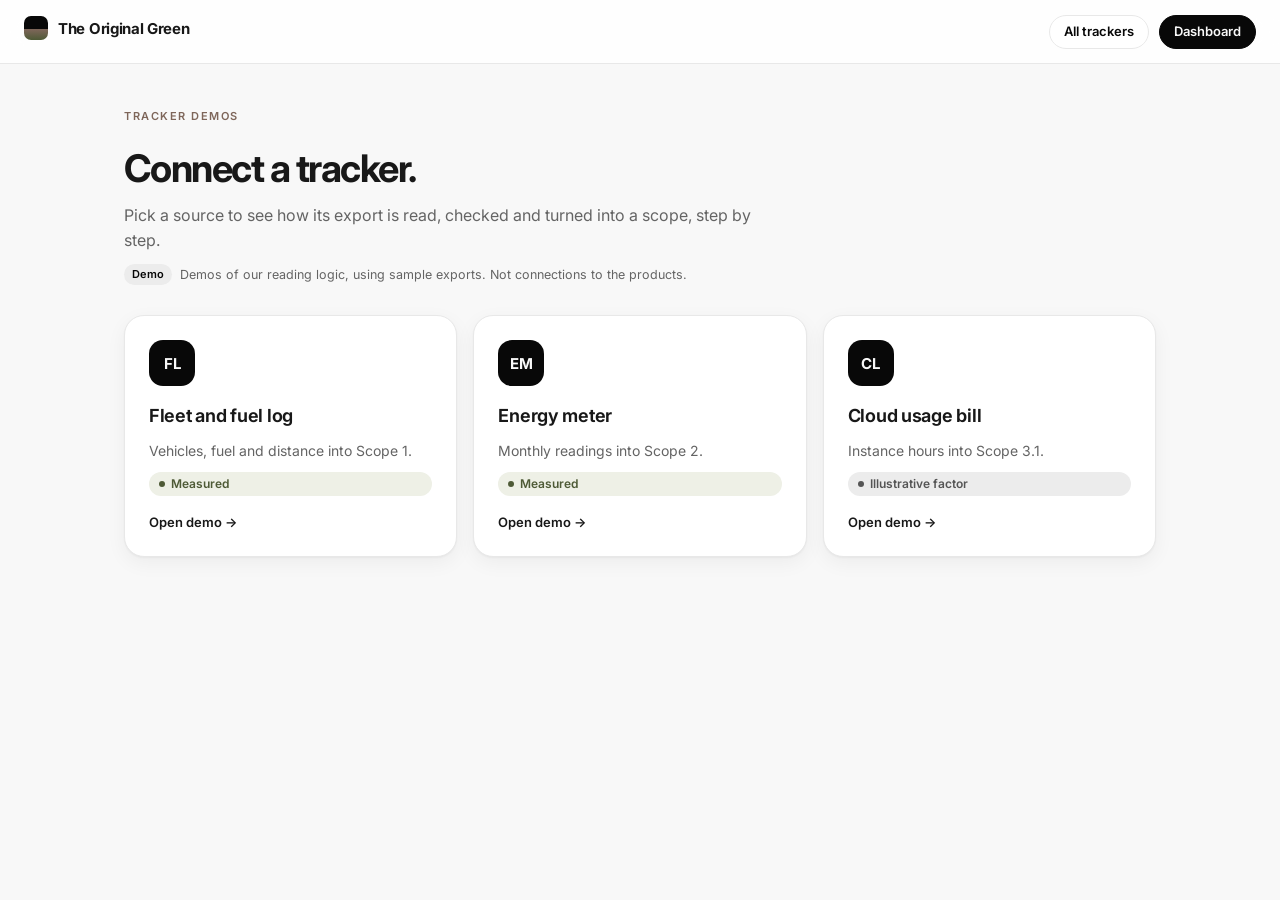
==== commit a934548a: "Dashboard redesign per DASHBOARD_REDESIGN_PROMPT; rename to The Original Green Sidebar: Connect card" ====
--- a/frontend/tracker-demo/index.html
+++ b/frontend/tracker-demo/index.html
@@ -1,12 +1,12 @@
 <!doctype html>
 <html lang="en"><head><meta charset="utf-8"><meta name="viewport" content="width=device-width, initial-scale=1">
-<title>Tracker demos · Carbon Aggregation</title>
+<title>Tracker demos · The Original Green</title>
 <link rel="preconnect" href="https://fonts.googleapis.com"><link rel="preconnect" href="https://fonts.gstatic.com" crossorigin>
 <link href="https://fonts.googleapis.com/css2?family=Inter:wght@400;500;600;650;700&family=JetBrains+Mono:wght@400;500&display=swap" rel="stylesheet">
 <link rel="stylesheet" href="../assets/app.css"></head>
 <body>
 <header class="topbar">
-  <div><a class="logo" href="../index.html">Carbon Aggregation</a></div>
+  <div><a class="logo" href="../index.html">The Original Green</a></div>
   <div></div>
   <div class="top-right"><a class="btn btn-ghost btn-small" href="index.html">All trackers</a><a class="btn btn-small" href="../dashboard.html#small_scale">Dashboard</a></div>
 </header>
